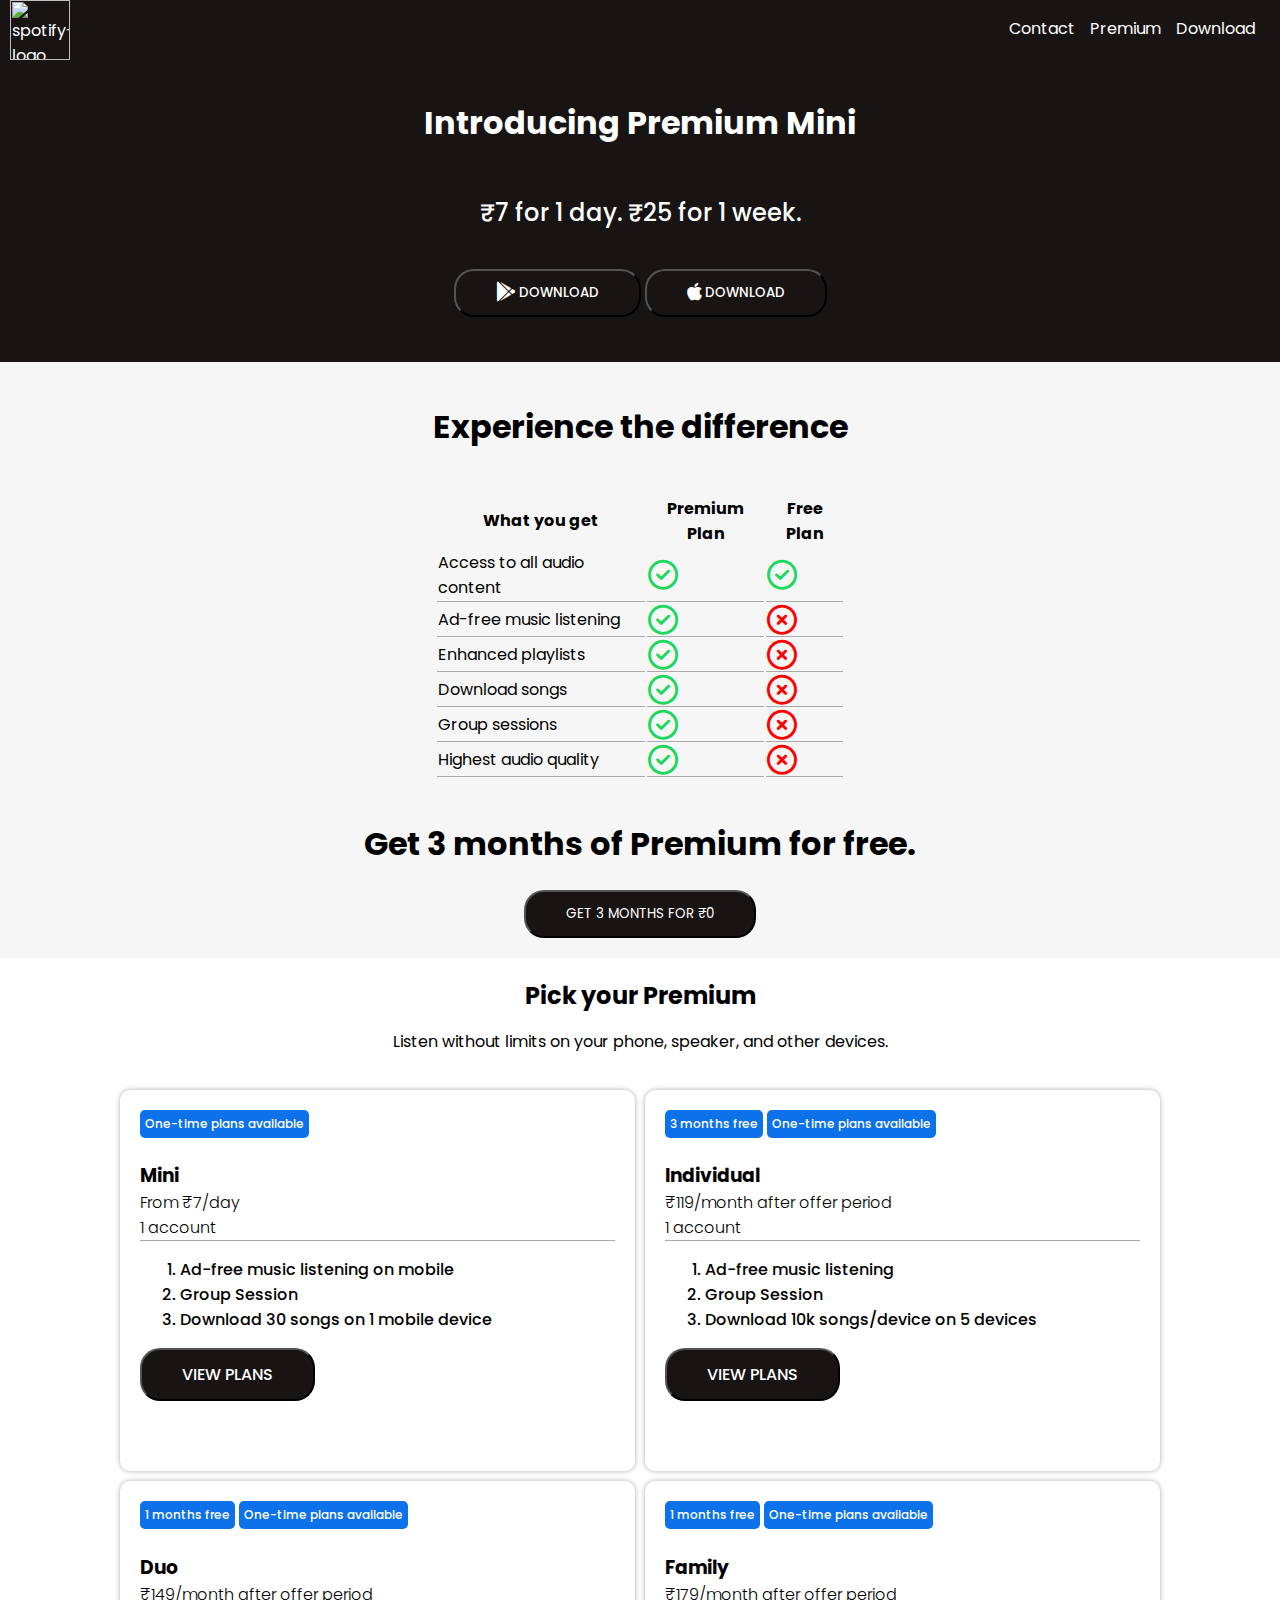
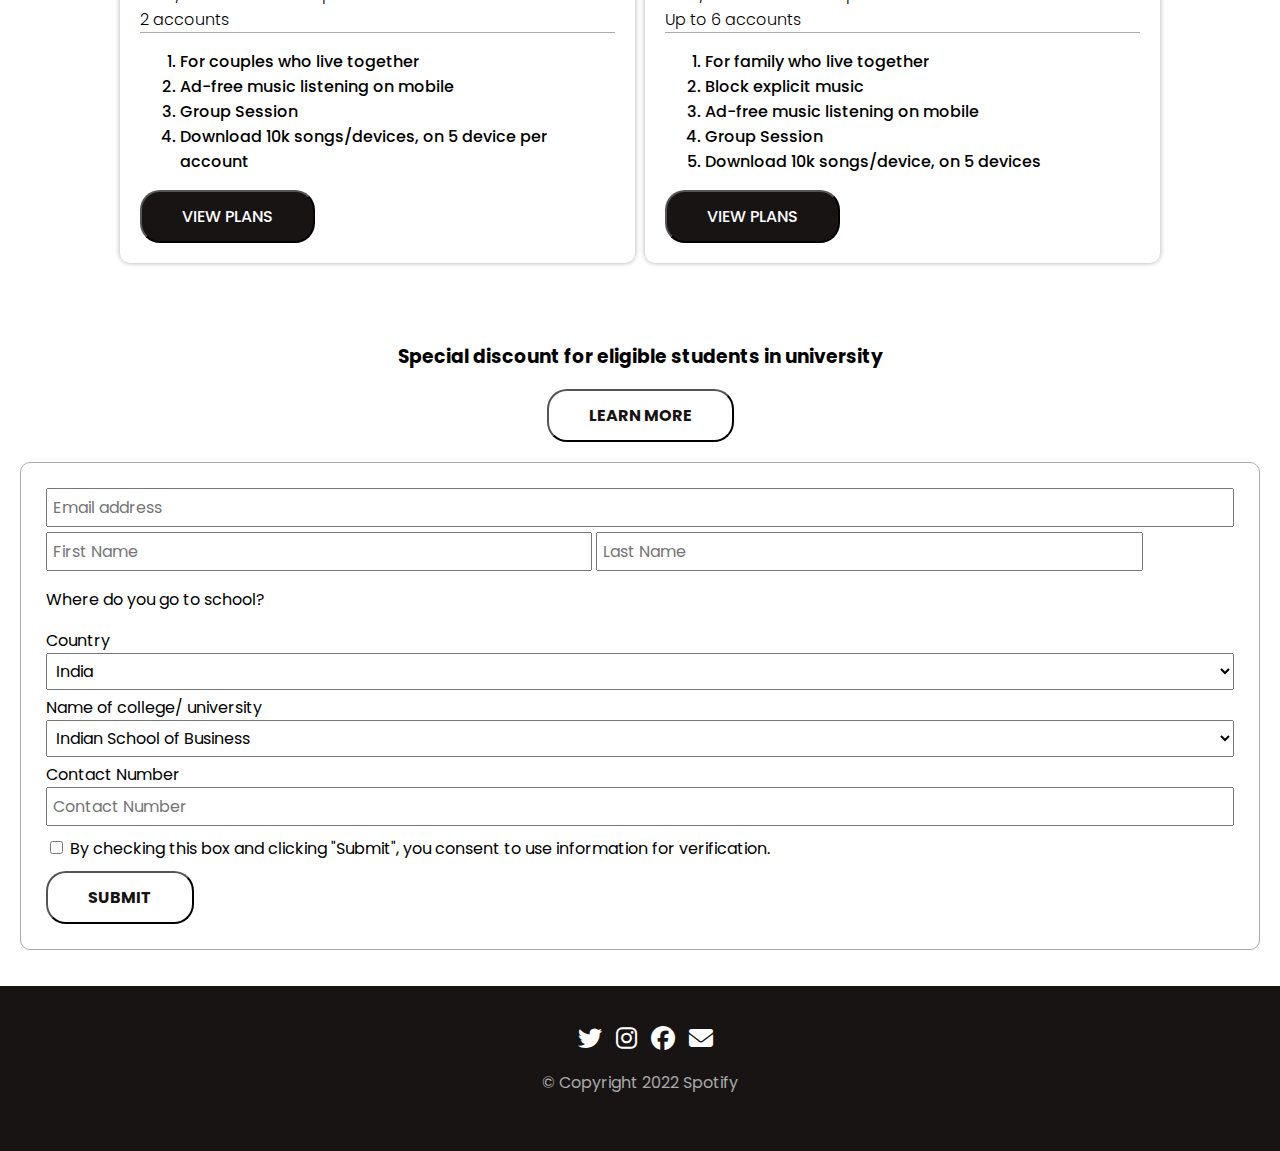
==== index.html @ c8f56287 "Rename project.html to index.html" ====
<link rel="stylesheet" href="https://cdnjs.cloudflare.com/ajax/libs/font-awesome/6.2.1/css/all.min.css">
   <link href='https://fonts.googleapis.com/css?family=Poppins' rel='stylesheet'>
   <link rel="stylesheet" href="style.css">
   <body>
    <nav>
        <a href="/">
            <img src="https://www.freeiconspng.com/uploads/spotify-icon-0.png" alt="spotify-logo" />
        </a>
        <ul>
            <li>
                <a href="#">Contact</a>
            </li>
            <li>
                <a href="#">Premium</a>
            </li>
            <li>
                <a href="#">Download</a>
            </li>
        </ul>
    </nav>
    <main id="download">
        <h1>Introducing Premium Mini</h1>
        <h2>₹7 for 1 day. ₹25 for 1 week.</h2>
        <section>
            <button>
                <i class="fa-brands fa-google-play fa-xl"></i> 
                DOWNLOAD
            </button>
            <button>
                <i class="fa-brands fa-apple fa-xl"></i>
                DOWNLOAD
            </button>
        </section>
    </main>
    <section id="difference-table">
        <h1>Experience the difference</h1>
        <table>
            <tr>
                <th>What you get</th>
                <th>Premium Plan</th>
                <th>Free Plan</th>
            </tr>
            <tr>
                <td>Access to all audio content</td>
                <td><i class="fa-regular fa-circle-check"></i></td>
                <td><i class="fa-regular fa-circle-check"></i></td>
            </tr>
            <tr>
                <td>Ad-free music listening</td>
                <td><i class="fa-regular fa-circle-check"></i></td>
                <td><i class="fa-regular fa-circle-xmark"></i></td>
            </tr>
            <tr>
                <td>Enhanced playlists</td>
                <td><i class="fa-regular fa-circle-check"></i></td>
                <td><i class="fa-regular fa-circle-xmark"></i></td>
            </tr>
            <tr>
                <td>Download songs</td>
                <td><i class="fa-regular fa-circle-check"></i></td>
                <td><i class="fa-regular fa-circle-xmark"></i></td>
            </tr>
            <tr>
                <td>Group sessions</td>
                <td><i class="fa-regular fa-circle-check"></i></td>
                <td><i class="fa-regular fa-circle-xmark"></i></td>
            </tr>
            <tr>
                <td>Highest audio quality</td>
                <td><i class="fa-regular fa-circle-check"></i></td>
                <td><i class="fa-regular fa-circle-xmark"></i></td>
            </tr>
        </table>
        <section>
            <h1>Get 3 months of Premium for free.</h1>
            <button>GET 3 MONTHS FOR ₹0</button>
        </section>
    </section>
    <section id="premium">
        <section>
            <h2>Pick your Premium</h2>
            <p>Listen without limits on your phone, speaker, and other devices.</p>
        </section>
        <section class="price-cards">
            <article>
                <section class="card-header">
                    <span>One-time plans available</span>
                    <h3>Mini</h3>
                    <p>From ₹7/day</p>
                    <p>1 account</p>
                </section>
                <section class="card-body">
                    <ol>
                        <li>Ad-free music listening on mobile</li>
                        <li>Group Session</li>
                        <li>Download 30 songs on 1 mobile device</li>
                    </ol>
                    <button>VIEW PLANS</button>
                </section>
            </article>
            <article>
                <section class="card-header">
                    <span>3 months free</span>
                    <span>One-time plans available</span>
                    <h3>Individual</h3>
                    <p>₹119/month after offer period</p>
                    <p>1 account</p>
                </section>
                <section class="card-body">
                    <ol>
                        <li>Ad-free music listening</li>
                        <li>Group Session</li>
                        <li>Download 10k songs/device on 5 devices</li>
                    </ol>
                    <button>VIEW PLANS</button>
                </section>
            </article>
            <article>
                <section class="card-header">
                    <span>1 months free</span>
                    <span>One-time plans available</span>
                    <h3>Duo</h3>
                    <p>₹149/month after offer period</p>
                    <p>2 accounts</p>
                </section>
                <section class="card-body">
                    <ol>
                        <li>For couples who live together</li>
                        <li>Ad-free music listening on mobile</li>
                        <li>Group Session</li>
                        <li>Download 10k songs/devices, on 5 device per account</li>
                    </ol>
                    <button>VIEW PLANS</button>
                </section>
            </article>
            <article>
                <section class="card-header">
                    <span>1 months free</span>
                    <span>One-time plans available</span>
                    <h3>Family</h3>
                    <p>₹179/month after offer period</p>
                    <p>Up to 6 accounts</p>
                </section>
                <section class="card-body">
                    <ol>
                        <li>For family who live together</li>
                        <li>Block explicit music</li>
                        <li>Ad-free music listening on mobile</li>
                        <li>Group Session</li>
                        <li>Download 10k songs/device, on 5 devices</li>
                    </ol>
                    <button>VIEW PLANS</button>
                </section>
            </article>
        </section>
    </section>
    <section id="students-offer">
        <h3>Special discount for eligible students in university</h3>
        <button>LEARN MORE</button>
        <form>
            <input type="email" name="email" id="email" placeholder="Email address" required autocomplete="off" />
            <input type="text" name="first-name" id="first-name" placeholder="First Name" required required autocomplete="off" />
            <input type="text" name="last-name" id="last-name" placeholder="Last Name" required required autocomplete="off" />
            <p>Where do you go to school?</p>
            <label for="country">Country</label>
            <select name="country" id="country" required>
                <option value="india">India</option>
                <option value="spain">Spain</option>
                <option value="germany">Germany</option>
                <option value="japan">Japan</option>
                <option value="france">France</option>
            </select>
            <label for="college-university">Name of college/ university</label>
            <select name="college-university" id="college-university" required>
                <option value="indian-school-business">Indian School of Business</option>
                <option value="delhi-university">Delhi University</option>
                <option value="iit">IIT</option>
                <option value="bits">BITS</option>
                <option value="imi">IMI</option>
            </select>
            <label for="contact-number">Contact Number</label>
            <input type="number" name="contact-number" id="contact-number" placeholder="Contact Number" required autocomplete="off" />
            <input type="checkbox" name="consent-checkbox" id="consent-checkbox" required/>
            <span>By checking this box and clicking "Submit", you consent to use information for verification.</span>
            <button type="submit">SUBMIT</button>
        </form>
    </section>
    <footer id="contact">
        <a href="#">
            <i class="fa-brands fa-twitter"></i>
        </a>
        <a href="#">
            <i class="fa-brands fa-instagram"></i>
        </a>
        <a href="#">
            <i class="fa-brands fa-facebook"></i>
        </a>
        <a href="#">
            <i class="fa-solid fa-envelope"></i>
        </a>
        <p>© Copyright 2022 Spotify</p>
    </footer>
    </body>
---- style.css ----
/* CSS Page-1 */
body{
    margin: 0;
    background-color: rgb(25, 20, 20);
    font-family: 'Poppins', sans-serif;
    font-weight: 300 500 700;
}
nav {
    background-color: inherit;
    display: flex;
   justify-content: space-between;
   padding-left: 10px;
   padding-right: 25px;
}
nav a>img{
    height: 60px;
    width: 60px;
}
nav ul{
    list-style: none;
    display: flex;
    gap: 15px;  
}
nav a {
    color: rgb(255, 255, 255);
    text-decoration: none;
}
nav a:hover{
color: rgb(30, 215, 96);
}
/* CSS Page-2 */
#download{
    background-color: inherit;
    text-align: center;
    color: rgb(255, 255, 255);
    padding: 10px 20px;
}
main h1{
    font-weight: 700;
    line-height: 2;
}
main h2{
    font-weight: 500;
    line-height: 3;

}
main button{
    background-color: rgb(255, 255, 255);
    padding: 12px;
    margin-bottom: 35px;
    font-weight: 500;
    border-radius: 20px;
    font-family: inherit;
     cursor: pointer;
}
button:hover{
    transform: scale(1.02);
}
@media screen and (max-width : 650px){
    main button{
        width: 100%
    }
}
/* CSS Page-3 */


#difference-table{
    background-color: rgb(246, 246, 246);
    text-align: center;
    padding: 20px 40px;
}
section h1{
    font-weight: 700px;
    padding: 0px 50px;
}
table {
    max-width: 500px;
    margin: auto;
    padding: 20px 45px;
}
table th {
    font-weight: 300px;
}
tr td{
    border-bottom: 1px solid rgb(170, 170, 170);
}
table .fa-circle-check{
    color: rgb(30, 215, 96);
    font-size: 30px;
}
table .fa-circle-xmark{
    color: rgb(255, 0, 0);
    font-size: 30px;
}
section button{
    background-color: rgb(25, 20, 20);
    padding: 12px 40px;
    font-weight: 500px;
    border-radius: 20px;
    font-family: inherit;
    color: rgb(255, 255, 255);
    cursor: pointer;
}
/* CSS page-4 */
#premium{
    background-color: rgb(255, 255, 255);
     text-align: center;
     padding: 20px;
}
section h2{
    margin: 0;   
}
.price-cards {
    display: grid;
    grid-template-columns: repeat(2, 1fr);
    grid-template-rows: repeat(2, 1fr);
    gap: 10px;
    text-align: left;
    padding: 20px 100px;   
}
@media screen and (max-width : 650px){
    .price-cards{
        grid-template-columns: repeat(1, 1fr);
        padding: 20px;
    }
}  
.price-cards>article{
    border-radius: 10px;
    box-shadow: 0px 0px 5px 0px rgb(170, 170, 170);
    padding: 20px;
}
section .card-header{
   border-bottom: 1px solid rgb(170, 170, 170);
}
section .card-header span {
    display: inline-block;
    font-size: 0.75rem;
    background-color: rgb(13, 114, 234);
    color: rgb(255, 255, 255);
    padding: 5px;
    font-weight: 500;
    border-radius: 5px;
    margin-bottom: 5px;
    width: fit-content;
}
section .card-header h3 {
    margin-bottom: 0px;
}
section .card-header p{
    margin : 0;
    font-weight: 300;
}
section .card-body ol>li{
    font-weight: 500;
}
section .price-cards button{
    background-color: rgb(25, 20, 20);
    padding: 12px 40px;
    font-family: inherit;
    font: inherit;
    color: rgb(255, 255, 255);
    font-weight: 500;
    border-radius: 20px;
    cursor: pointer;
}
section .price-cards button:hover{
    transform: scale(1.02);
    width: 100%;
}
/* CSS page-5 */
#students-offer{
    background-color: rgb(255, 255, 255);
     text-align: center;
     padding: 20px;
}

#students-offer button{
    background-color: rgb(255, 255, 255);
   padding: 12px 40px;
   font-family: inherit;
   font: inherit;
   color: rgb(25, 20, 20);
   font-weight: 700;
   border-radius: 20px;
   cursor: pointer;
}
#students-offer button:hover{
    transform: scale(1.02);
}
form {
    margin-top: 20px;
    border: 1px solid rgb(170, 170, 170);
     border-radius: 10px;
     padding: 25px;
     text-align: left;
}
#email{
    font-family: inherit;
    font: inherit;
    padding: 5px;
    width: 100%;
    margin-bottom: 5px;
}
#first-name, #last-name{
    font-family: inherit;
    font: inherit;
    padding: 5px;
    width: 46%;
}
@media  screen and (max-width : 650px){
    #first-name, #last-name{
        width: 100%;
    }
} 
#country, #college-university{
    font-family: inherit;
    font: inherit;
    padding: 5px;
    width: 100%;
    margin-bottom: 5px;
}
#contact-number{
   display: block;
   font-family: inherit;
    font: inherit;
    padding: 5px;
    width: 100%;
    margin-bottom: 10px
}
#consent-checkbox{
    cursor: pointer;
}
form button{
    display: block;
    margin-top: 10px;  
}
/* CSS page-5 */
footer{
    text-align: center;
    padding: 40px;
    color: rgb(255, 255, 255);
}
footer a{
    text-decoration: none;
}
footer a i{
    color: rgb(255, 255, 255);
    margin-left: 10px;
    font-size: 1.5rem;
}
footer a i:hover{
    color: rgb(30, 215, 96);
}
footer p{
    color: rgb(170, 170, 170);
}
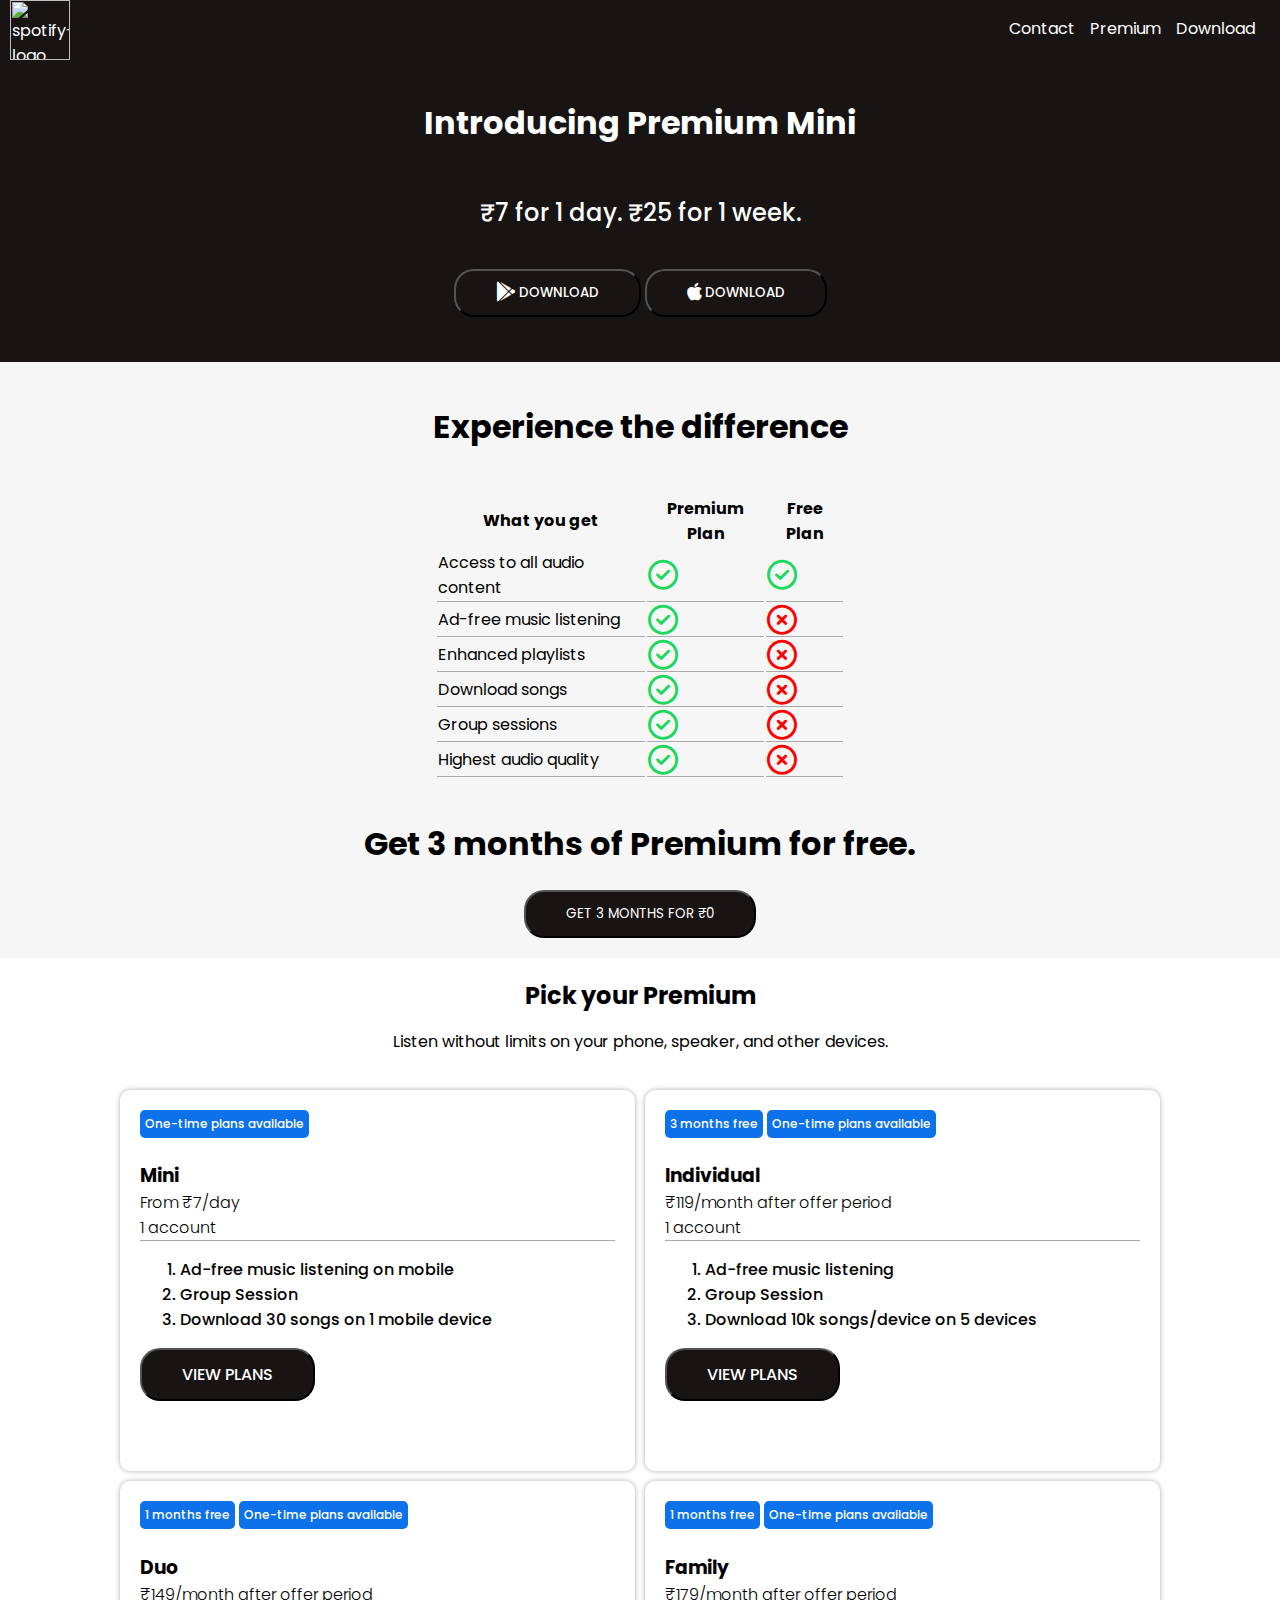
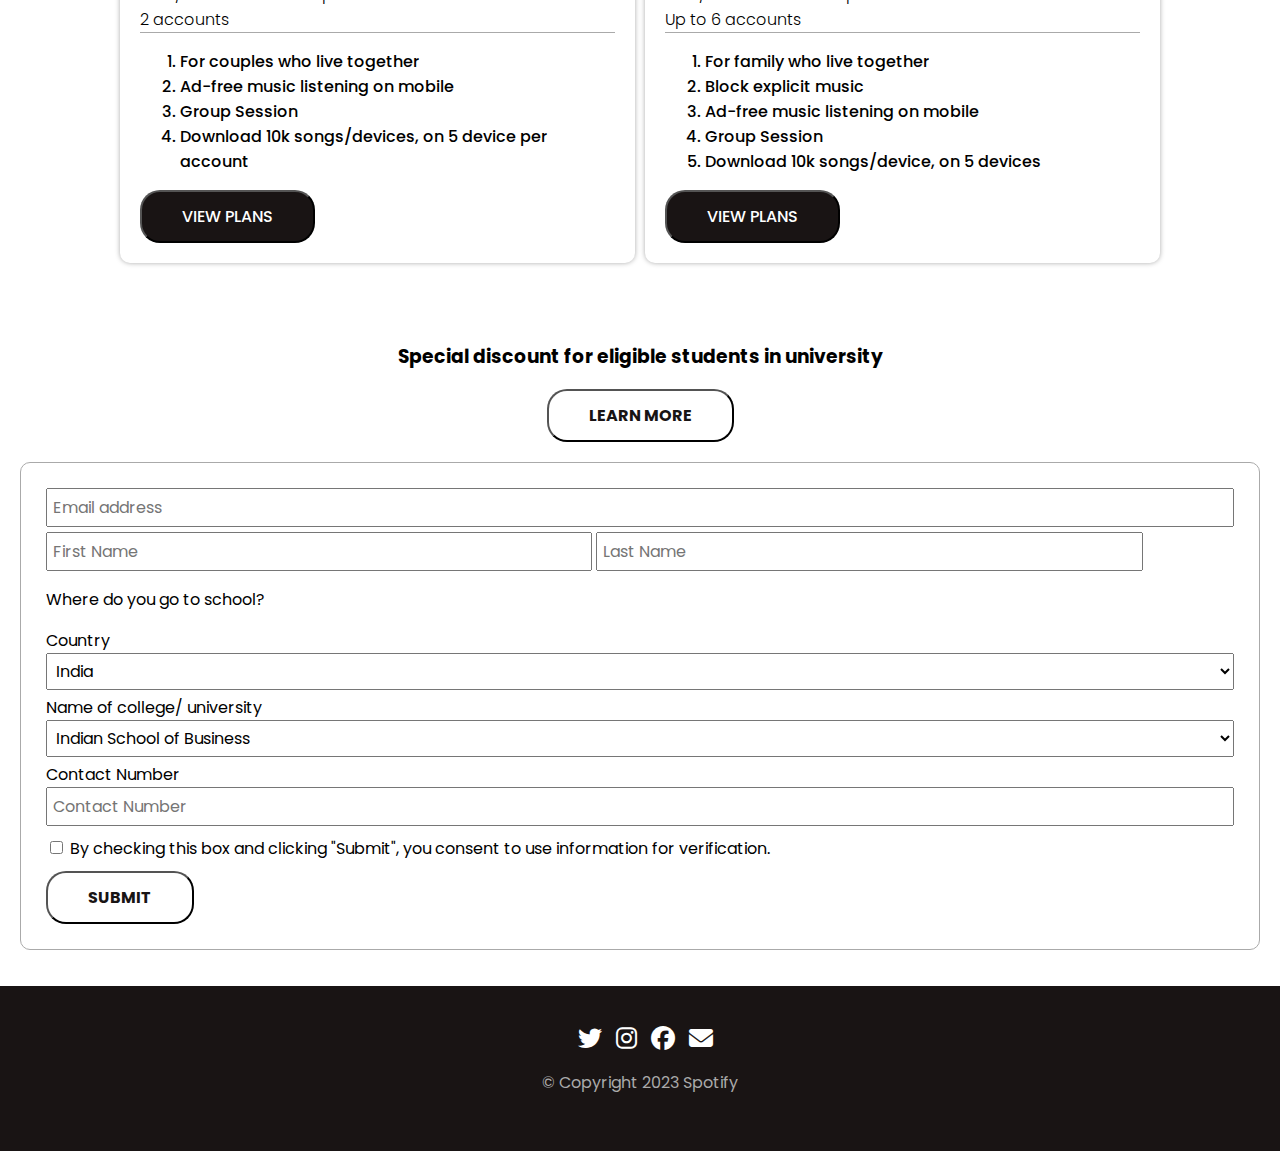
==== commit 17e97df0: "index.html" ====
--- a/index.html
+++ b/index.html
@@ -1,6 +1,14 @@
+<html lang="en">
+    <head>
+    <meta charset="UTF-8">
+    <meta http-equiv="X-UA-Compatible" content="IE=edge">
+    <meta name="viewport" content="width=device-width, initial-scale=1.0">
+    
+    <title>Spotify Landing Page</title>
 <link rel="stylesheet" href="https://cdnjs.cloudflare.com/ajax/libs/font-awesome/6.2.1/css/all.min.css">
    <link href='https://fonts.googleapis.com/css?family=Poppins' rel='stylesheet'>
-   <link rel="stylesheet" href="style.css">
+   <link rel="stylesheet" href="app.css">
+</head>
    <body>
     <nav>
         <a href="/">
@@ -198,6 +206,7 @@
         <a href="#">
             <i class="fa-solid fa-envelope"></i>
         </a>
-        <p>© Copyright 2022 Spotify</p>
+        <p>© Copyright 2023 Spotify</p>
     </footer>
     </body>
+</html>
--- a/app.css
+++ b/app.css
@@ -0,0 +1,319 @@
+/* CSS Page-1 */
+body{
+    margin: 0;
+    background-color: rgb(25, 20, 20);
+    font-family: 'Poppins', sans-serif;
+    font-weight: 300 500 700;
+}
+nav {
+    background-color: inherit;
+    display: flex;
+   justify-content: space-between;
+   padding-left: 10px;
+   padding-right: 25px;
+}
+nav a>img{
+    height: 60px;
+    width: 60px;
+}
+nav ul{
+    list-style: none;
+    display: flex;
+    gap: 15px;  
+}
+nav a {
+    color: rgb(255, 255, 255);
+    text-decoration: none;
+}
+nav a:hover{
+color: rgb(30, 215, 96);
+}
+/* CSS Page-2 */
+#download{
+    background-color: inherit;
+    text-align: center;
+    color: rgb(255, 255, 255);
+    padding: 10px 20px;
+}
+main h1{
+    font-weight: 700;
+    line-height: 2;
+}
+main h2{
+    font-weight: 500;
+    line-height: 3;
+
+}
+main button{
+    background-color: rgb(255, 255, 255);
+    padding: 12px;
+    margin-bottom: 35px;
+    font-weight: 500;
+    border-radius: 20px;
+    font-family: inherit;
+     cursor: pointer;
+}
+button:hover{
+    transform: scale(1.02);
+}
+@media screen and (max-width : 650px){
+    main button{
+        width: 100%
+    }
+}
+/* CSS Page-3 */
+
+
+#difference-table{
+    background-color: rgb(246, 246, 246);
+    text-align: center;
+    padding: 20px 40px;
+}
+section h1{
+    font-weight: 700px;
+    padding: 0px 50px;
+}
+table {
+    max-width: 500px;
+    margin: auto;
+    padding: 20px 45px;
+}
+table th {
+    font-weight: 300px;
+}
+tr td{
+    border-bottom: 1px solid rgb(170, 170, 170);
+}
+table .fa-circle-check{
+    color: rgb(30, 215, 96);
+    font-size: 30px;
+}
+table .fa-circle-xmark{
+    color: rgb(255, 0, 0);
+    font-size: 30px;
+}
+section button{
+    background-color: rgb(25, 20, 20);
+    padding: 12px 40px;
+    font-weight: 500px;
+    border-radius: 20px;
+    font-family: inherit;
+    color: rgb(255, 255, 255);
+    cursor: pointer;
+}
+/* CSS page-4 */
+#premium{
+    background-color: rgb(255, 255, 255);
+     text-align: center;
+     padding: 20px;
+}
+section h2{
+    margin: 0;   
+}
+.price-cards {
+    display: grid;
+    grid-template-columns: repeat(2, 1fr);
+    grid-template-rows: repeat(2, 1fr);
+    gap: 10px;
+    text-align: left;
+    padding: 20px 100px;   
+}
+@media screen and (max-width : 650px){
+    .price-cards{
+/*         grid-template-columns: repeat(1, 1fr); */
+        display: grid;
+         grid-template-columns: 1fr;
+        grid-template-rows: repeat(4, auto);
+        padding: 20px;
+    }
+}  
+.price-cards>article{
+    border-radius: 10px;
+    box-shadow: 0px 0px 5px 0px rgb(170, 170, 170);
+    padding: 20px;
+}
+section .card-header{
+   border-bottom: 1px solid rgb(170, 170, 170);
+}
+section .card-header span {
+    display: inline-block;
+    font-size: 0.75rem;
+    background-color: rgb(13, 114, 234);
+    color: rgb(255, 255, 255);
+    padding: 5px;
+    font-weight: 500;
+    border-radius: 5px;
+    margin-bottom: 5px;
+    width: fit-content;
+}
+section .card-header h3 {
+    margin-bottom: 0px;
+}
+section .card-header p{
+    margin : 0;
+    font-weight: 300;
+}
+section .card-body ol>li{
+    font-weight: 500;
+}
+section .price-cards button{
+    background-color: rgb(25, 20, 20);
+    padding: 12px 40px;
+    font-family: inherit;
+    font: inherit;
+    color: rgb(255, 255, 255);
+    font-weight: 500;
+    border-radius: 20px;
+    cursor: pointer;
+}
+section .price-cards button:hover{
+    transform: scale(1.02);
+    width: 100%;
+}
+/* CSS page-5 */
+#students-offer{
+    background-color: rgb(255, 255, 255);
+     text-align: center;
+     padding: 20px;
+}
+
+#students-offer button{
+    background-color: rgb(255, 255, 255);
+   padding: 12px 40px;
+   font-family: inherit;
+   font: inherit;
+   color: rgb(25, 20, 20);
+   font-weight: 700;
+   border-radius: 20px;
+   cursor: pointer;
+}
+#students-offer button:hover{
+    transform: scale(1.02);
+}
+form {
+    margin-top: 20px;
+    border: 1px solid rgb(170, 170, 170);
+     border-radius: 10px;
+     padding: 25px;
+     text-align: left;
+}
+#email{
+    font-family: inherit;
+    font: inherit;
+    padding: 5px;
+    width: 100%;
+    margin-bottom: 5px;
+}
+#first-name, #last-name{
+    font-family: inherit;
+    font: inherit;
+    padding: 5px;
+    width: 46%;
+}
+@media  screen and (max-width : 650px){
+    #first-name, #last-name{
+        width: 100%;
+    }
+} 
+#country, #college-university{
+    font-family: inherit;
+    font: inherit;
+    padding: 5px;
+    width: 100%;
+    margin-bottom: 5px;
+}
+#contact-number{
+   display: block;
+   font-family: inherit;
+    font: inherit;
+    padding: 5px;
+    width: 100%;
+    margin-bottom: 10px
+}
+#consent-checkbox{
+    cursor: pointer;
+}
+form button{
+    display: block;
+    margin-top: 10px;  
+}
+/* CSS page-5 */
+footer{
+    text-align: center;
+    padding: 40px;
+    color: rgb(255, 255, 255);
+}
+footer a{
+    text-decoration: none;
+}
+footer a i{
+    color: rgb(255, 255, 255);
+    margin-left: 10px;
+    font-size: 1.5rem;
+}
+footer a i:hover{
+    color: rgb(30, 215, 96);
+}
+footer p{
+    color: rgb(170, 170, 170);
+}
+
+
+
+
+
+
+
+
+
+
+
+
+
+
+
+
+
+
+
+
+
+
+
+
+
+
+
+
+
+
+
+
+
+
+
+
+
+
+
+
+
+
+
+
+
+
+
+
+
+
+
+
+
+
+
+
+
+
+
+
